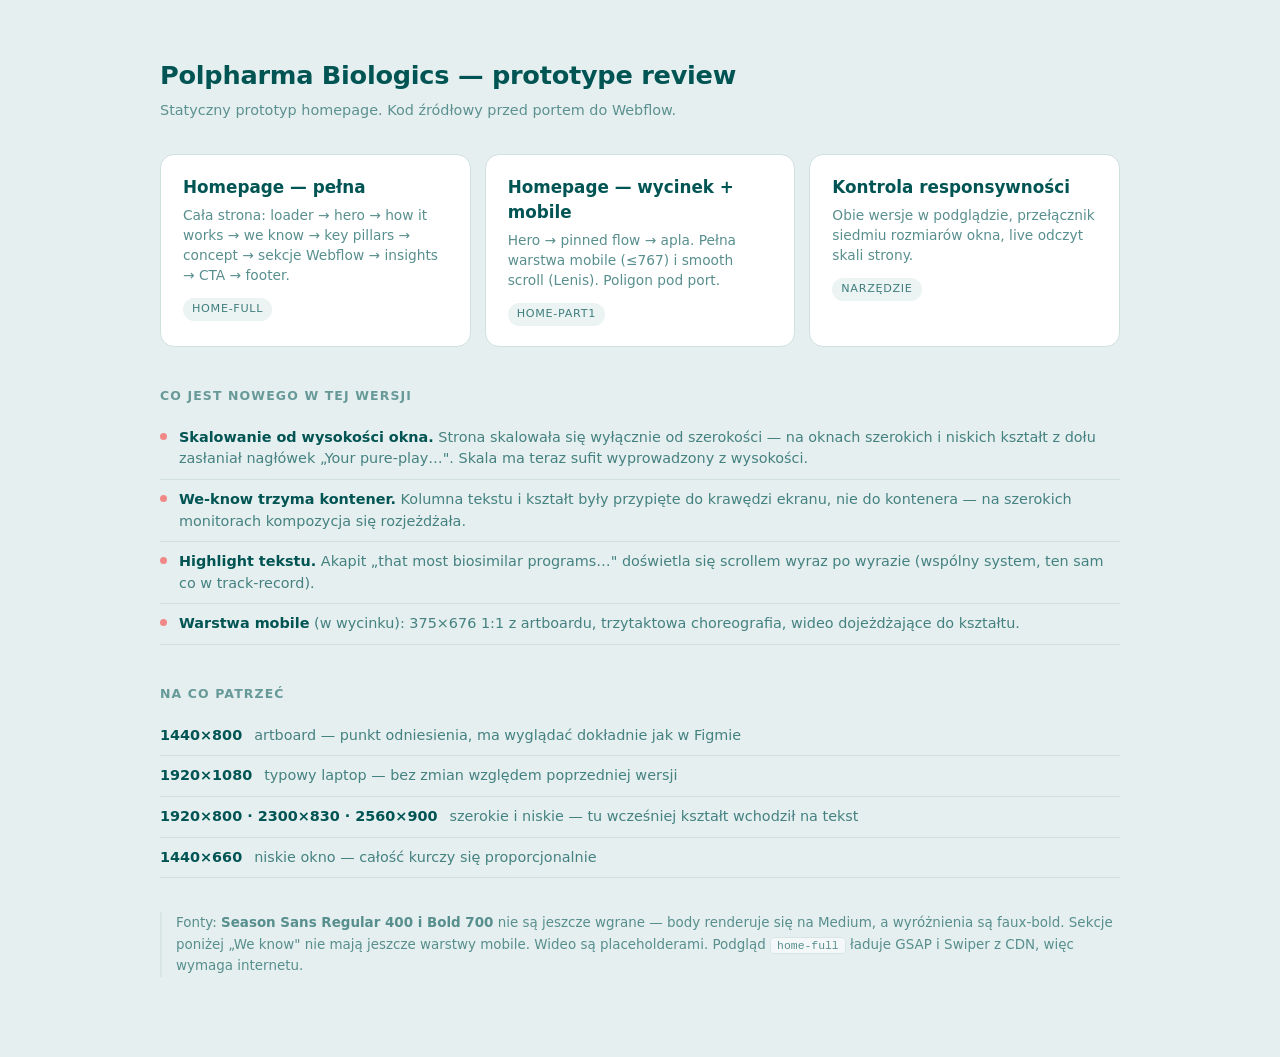
==== index.html @ 47d3be39 "v1.0.0: prototyp homepage do review Skalowanie od wysokosci okna (sufit rem), kotwice kontenerowe w " ====
<!DOCTYPE html>
<html lang="en">
<head>
<meta charset="utf-8" />
<meta name="viewport" content="width=device-width, initial-scale=1" />
<meta name="robots" content="noindex, nofollow" />
<title>Polpharma Biologics — prototype review</title>
<style>
  :root{ --deep:#005453; --mist:#E6EFEF; --vib:#16ABA9; --red:#F55D5D; --line:#cfe0df; }
  *{box-sizing:border-box;margin:0;padding:0}
  body{background:var(--mist);color:var(--deep);
       font:16px/1.5 ui-sans-serif,system-ui,-apple-system,"Segoe UI",sans-serif;
       padding:56px 28px 80px;display:flex;justify-content:center}
  .wrap{width:100%;max-width:60rem}
  h1{font-size:1.6rem;font-weight:600;letter-spacing:-.01em}
  .sub{opacity:.6;margin-top:6px;font-size:.9rem}
  .grid{display:grid;grid-template-columns:repeat(auto-fit,minmax(17rem,1fr));gap:14px;margin-top:32px}
  a.card{display:block;background:#fff;border:1px solid var(--line);border-radius:14px;
         padding:20px 22px;text-decoration:none;color:inherit;transition:border-color .15s,transform .15s}
  a.card:hover{border-color:var(--vib);transform:translateY(-2px)}
  a.card .t{font-weight:600;font-size:1.05rem}
  a.card .d{opacity:.65;font-size:.86rem;margin-top:6px;line-height:1.45}
  .tag{display:inline-block;font-size:.7rem;letter-spacing:.06em;text-transform:uppercase;
       background:var(--mist);border-radius:99px;padding:3px 9px;margin-top:12px;opacity:.75}
  h2{font-size:.78rem;letter-spacing:.09em;text-transform:uppercase;opacity:.55;margin:40px 0 12px;font-weight:600}
  ul{list-style:none;font-size:.9rem}
  li{padding:9px 0;border-bottom:1px solid var(--line);display:flex;gap:12px;align-items:baseline}
  li b{font-weight:600}
  li span{opacity:.7}
  .dot{width:7px;height:7px;border-radius:50%;background:var(--red);flex:0 0 auto;transform:translateY(-2px)}
  .note{margin-top:34px;font-size:.84rem;opacity:.62;line-height:1.6;border-left:2px solid var(--line);padding-left:14px}
  code{background:#fff;border:1px solid var(--line);border-radius:4px;padding:1px 6px;font-size:.85em}
</style>
</head>
<body>
<div class="wrap">

  <h1>Polpharma Biologics — prototype review</h1>
  <p class="sub">Statyczny prototyp homepage. Kod źródłowy przed portem do Webflow.</p>

  <div class="grid">
    <a class="card" href="home-full/index.html">
      <div class="t">Homepage — pełna</div>
      <div class="d">Cała strona: loader → hero → how it works → we know → key pillars → concept → sekcje Webflow → insights → CTA → footer.</div>
      <div class="tag">home-full</div>
    </a>
    <a class="card" href="home-part1/index.html">
      <div class="t">Homepage — wycinek + mobile</div>
      <div class="d">Hero → pinned flow → apla. Pełna warstwa mobile (≤767) i smooth scroll (Lenis). Poligon pod port.</div>
      <div class="tag">home-part1</div>
    </a>
    <a class="card" href="_responsive-check.html">
      <div class="t">Kontrola responsywności</div>
      <div class="d">Obie wersje w podglądzie, przełącznik siedmiu rozmiarów okna, live odczyt skali strony.</div>
      <div class="tag">narzędzie</div>
    </a>
  </div>

  <h2>Co jest nowego w tej wersji</h2>
  <ul>
    <li><span class="dot"></span><div><b>Skalowanie od wysokości okna.</b> <span>Strona skalowała się wyłącznie od szerokości — na oknach szerokich i niskich kształt z dołu zasłaniał nagłówek „Your pure-play…". Skala ma teraz sufit wyprowadzony z wysokości.</span></div></li>
    <li><span class="dot"></span><div><b>We-know trzyma kontener.</b> <span>Kolumna tekstu i kształt były przypięte do krawędzi ekranu, nie do kontenera — na szerokich monitorach kompozycja się rozjeżdżała.</span></div></li>
    <li><span class="dot"></span><div><b>Highlight tekstu.</b> <span>Akapit „that most biosimilar programs…" doświetla się scrollem wyraz po wyrazie (wspólny system, ten sam co w track-record).</span></div></li>
    <li><span class="dot"></span><div><b>Warstwa mobile</b> <span>(w wycinku): 375×676 1:1 z artboardu, trzytaktowa choreografia, wideo dojeżdżające do kształtu.</span></div></li>
  </ul>

  <h2>Na co patrzeć</h2>
  <ul>
    <li><b>1440×800</b><span>artboard — punkt odniesienia, ma wyglądać dokładnie jak w Figmie</span></li>
    <li><b>1920×1080</b><span>typowy laptop — bez zmian względem poprzedniej wersji</span></li>
    <li><b>1920×800 · 2300×830 · 2560×900</b><span>szerokie i niskie — tu wcześniej kształt wchodził na tekst</span></li>
    <li><b>1440×660</b><span>niskie okno — całość kurczy się proporcjonalnie</span></li>
  </ul>

  <p class="note">
    Fonty: <b>Season Sans Regular 400 i Bold 700</b> nie są jeszcze wgrane — body renderuje się na Medium,
    a wyróżnienia są faux-bold. Sekcje poniżej „We know" nie mają jeszcze warstwy mobile.
    Wideo są placeholderami. Podgląd <code>home-full</code> ładuje GSAP i Swiper z CDN, więc wymaga internetu.
  </p>

</div>
</body>
</html>
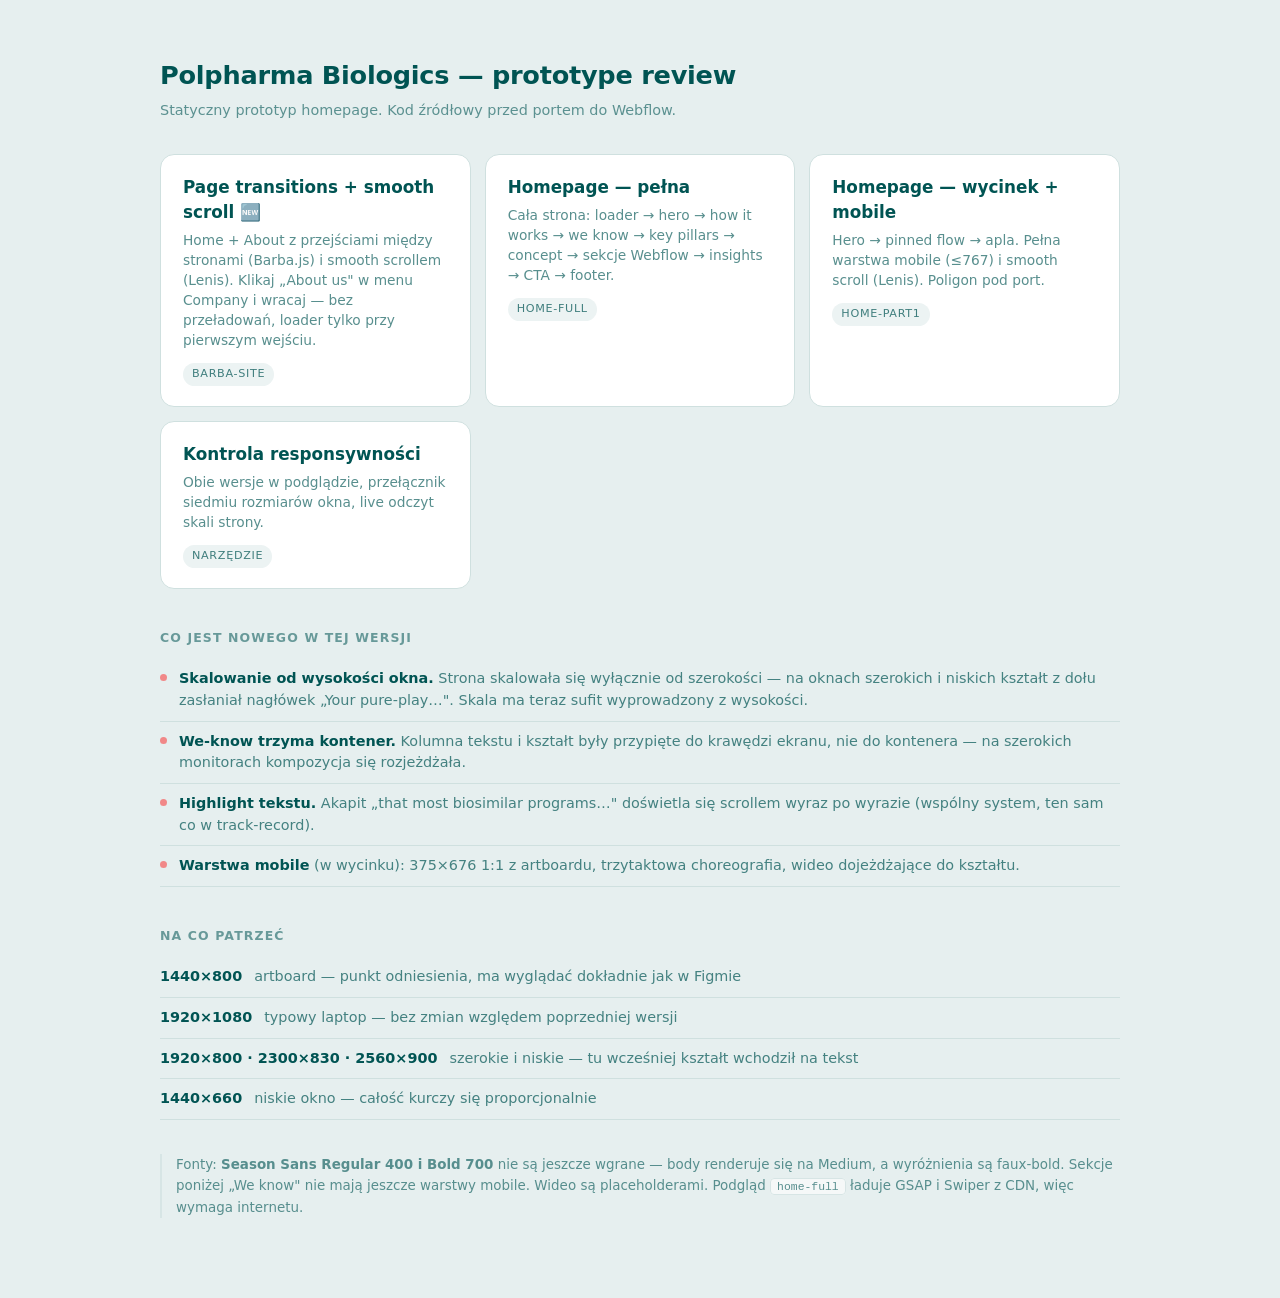
==== commit 9aee5479: "barba-site: page transitions (Barba.js) + smooth scroll (Lenis) na home+about — po audycie 2026-07-2" ====
--- a/index.html
+++ b/index.html
@@ -39,6 +39,11 @@
   <p class="sub">Statyczny prototyp homepage. Kod źródłowy przed portem do Webflow.</p>
 
   <div class="grid">
+    <a class="card" href="barba-site/index.html">
+      <div class="t">Page transitions + smooth scroll 🆕</div>
+      <div class="d">Home + About z przejściami między stronami (Barba.js) i smooth scrollem (Lenis). Klikaj „About us" w menu Company i wracaj — bez przeładowań, loader tylko przy pierwszym wejściu.</div>
+      <div class="tag">barba-site</div>
+    </a>
     <a class="card" href="home-full/index.html">
       <div class="t">Homepage — pełna</div>
       <div class="d">Cała strona: loader → hero → how it works → we know → key pillars → concept → sekcje Webflow → insights → CTA → footer.</div>
